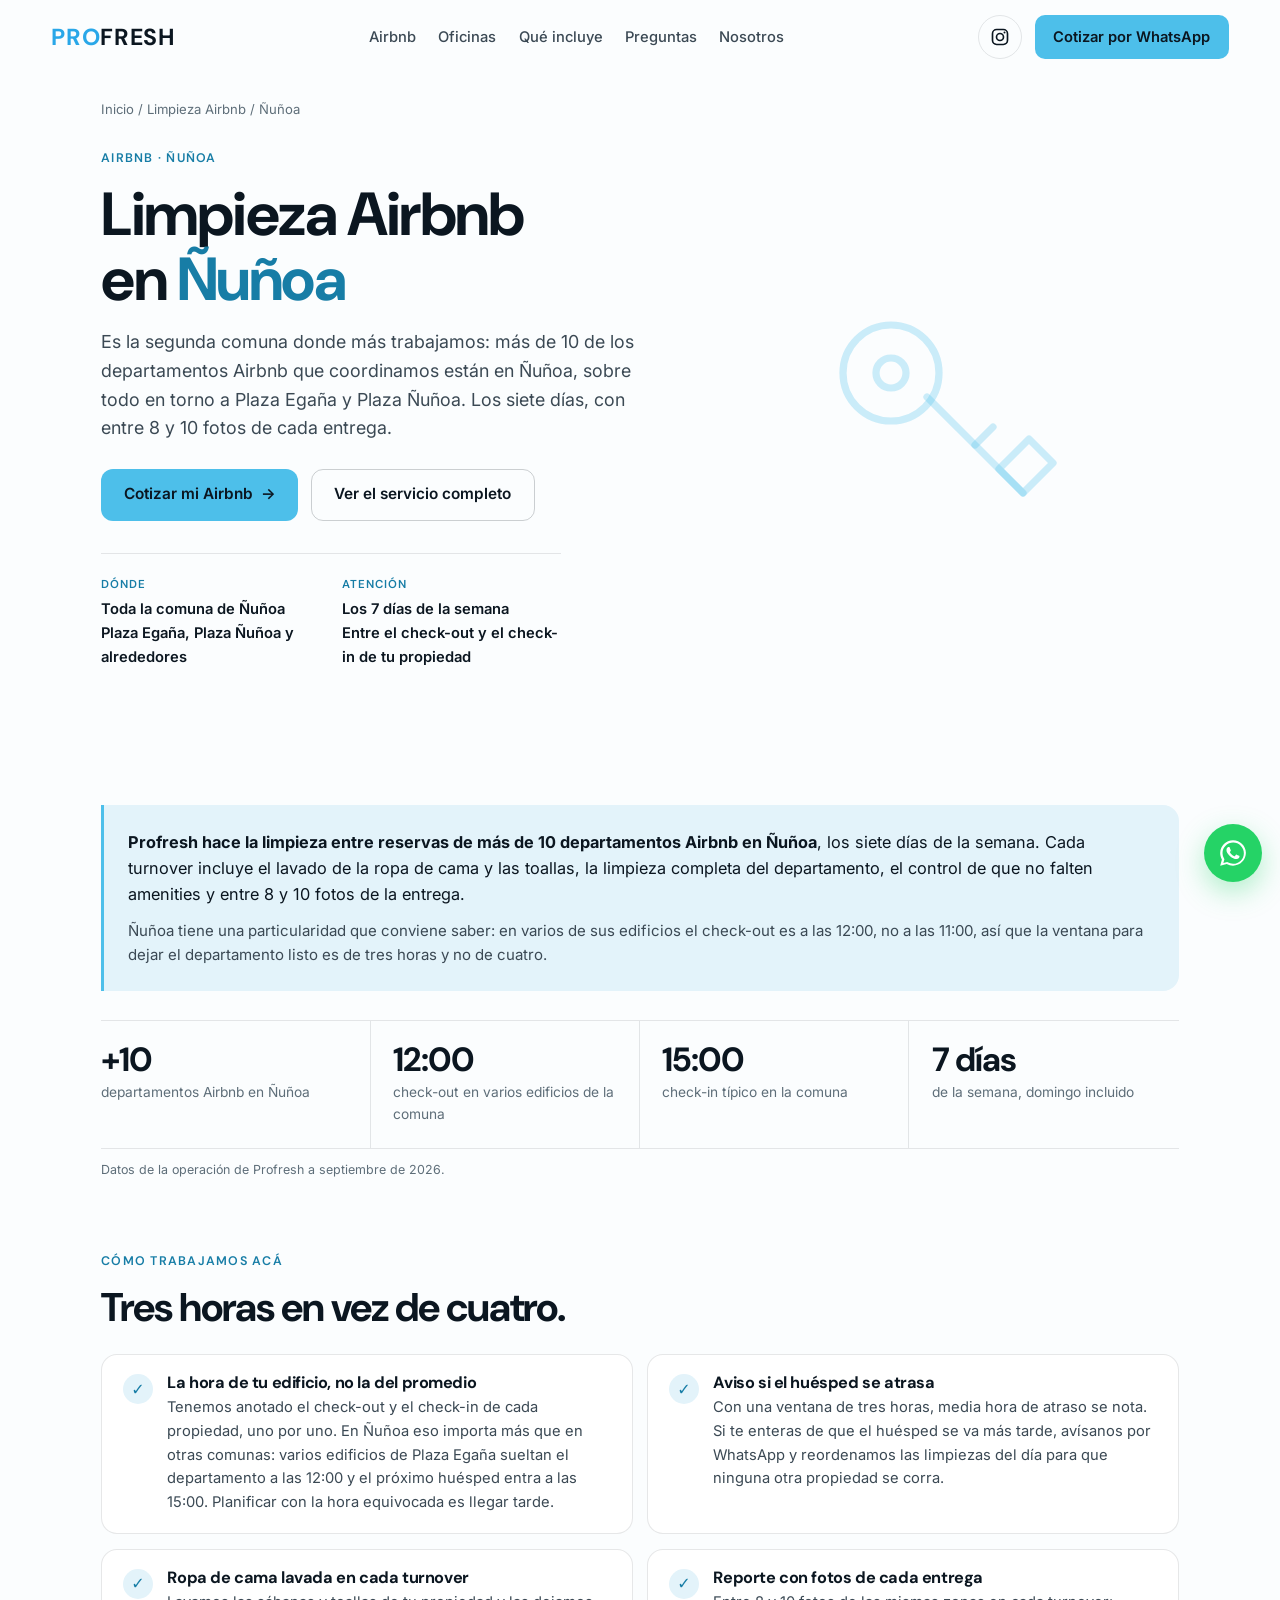
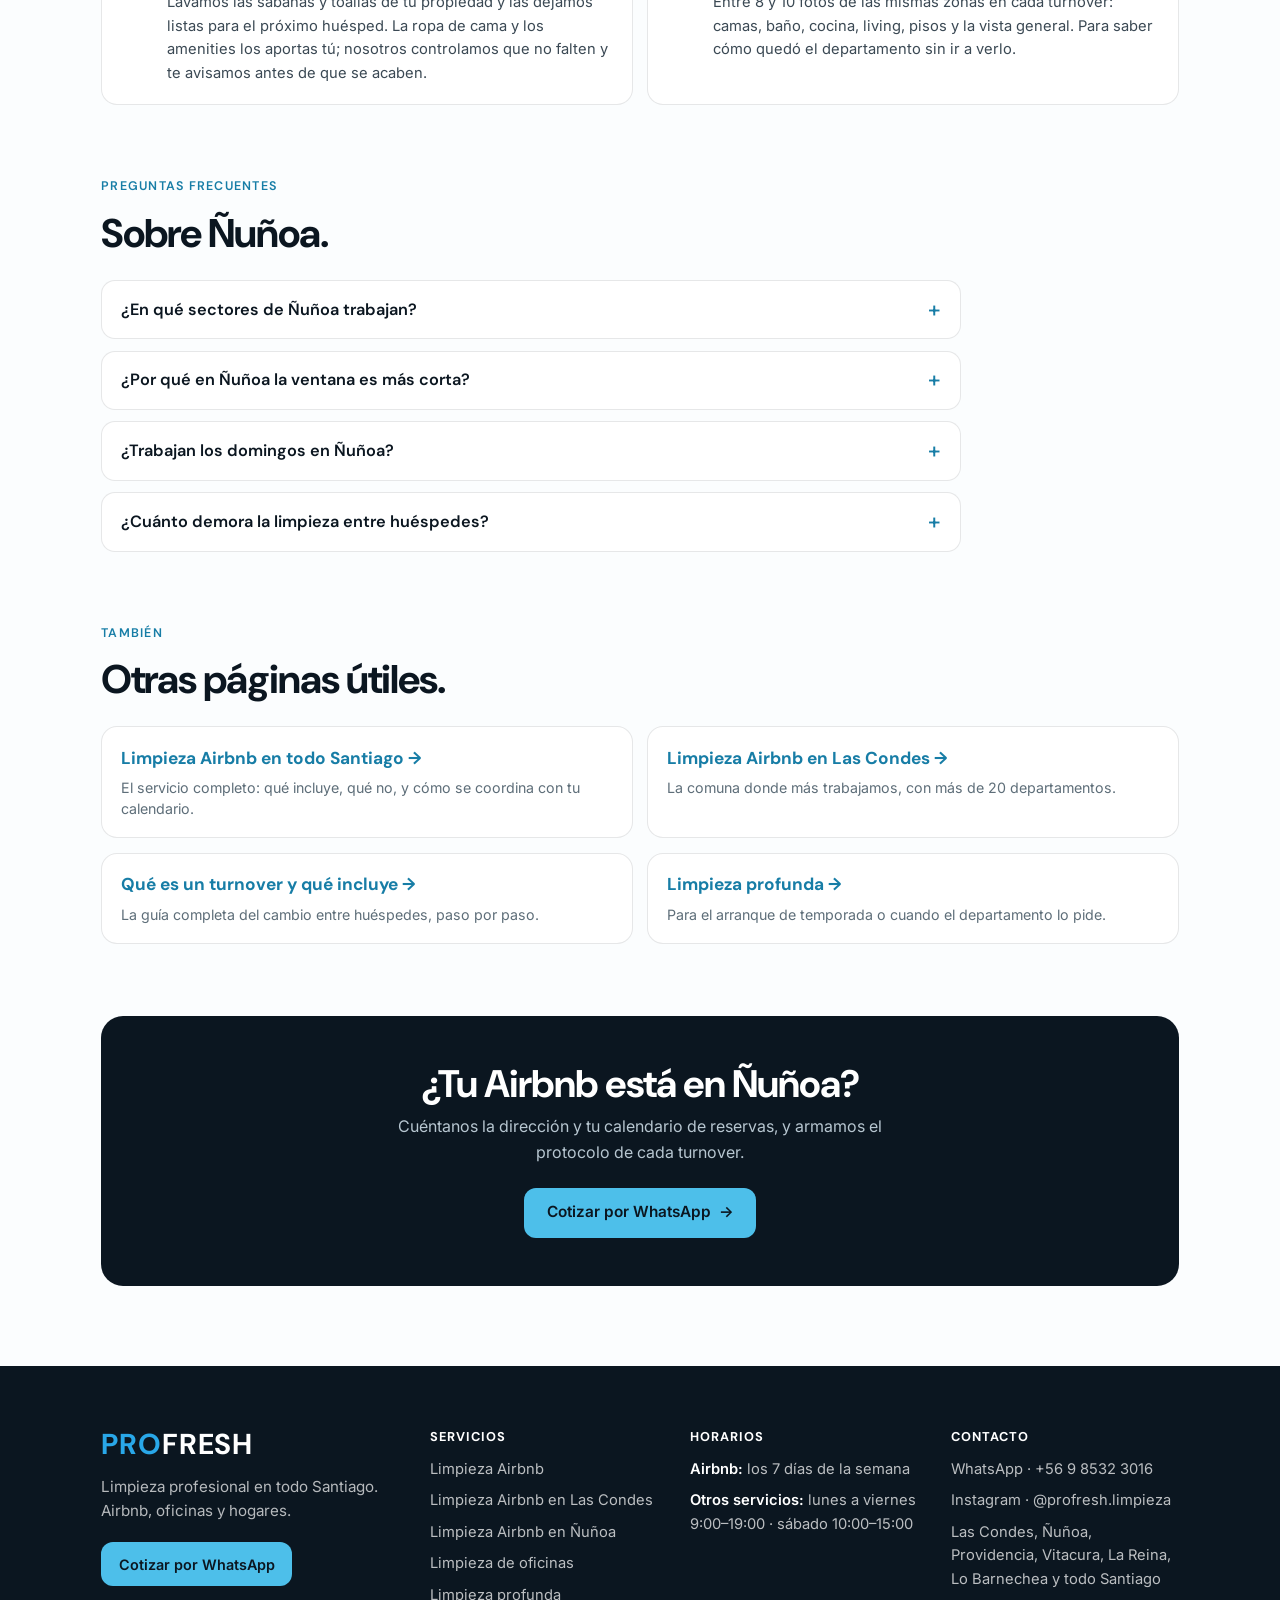
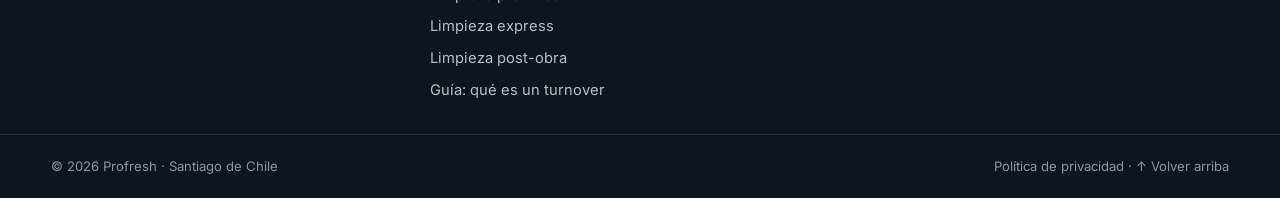
==== limpieza-airbnb-nunoa.html @ 62c42072 "Airbnb como foco: dos páginas por comuna, la guía del turnover y refuerzo de la página principal Tre" ====
<!DOCTYPE html>
<html lang="es">
<head>
<meta charset="UTF-8" />
<meta name="viewport" content="width=device-width, initial-scale=1.0" />
<title>Limpieza Airbnb en Ñuñoa · Turnover · Profresh</title>
<meta name="description" content="Limpieza entre reservas para Airbnb en Ñuñoa, los 7 días. Más de 10 departamentos coordinados en Plaza Egaña y Plaza Ñuñoa. Cotiza por WhatsApp." />
<meta name="keywords" content="limpieza Airbnb Ñuñoa, aseo Airbnb Ñuñoa, turnover Airbnb Ñuñoa, limpieza departamento Airbnb Plaza Egaña" />
<meta name="theme-color" content="#4DBFEA" />
<script>document.documentElement.className += " js";</script>

<link rel="canonical" href="https://profresh.cl/limpieza-airbnb-nunoa" />
<meta property="og:title" content="Limpieza Airbnb en Ñuñoa · Profresh" />
<meta property="og:description" content="Más de 10 departamentos Airbnb coordinados en Ñuñoa. Los 7 días, con fotos de cada entrega." />
<meta property="og:type" content="website" />
<meta property="og:url" content="https://profresh.cl/limpieza-airbnb-nunoa" />
<meta property="og:image" content="https://profresh.cl/assets/og-portada.jpg" />
<meta property="og:image:width" content="1200" />
<meta property="og:image:height" content="630" />
<meta property="og:locale" content="es_CL" />
<meta property="og:site_name" content="Profresh" />
<meta name="twitter:card" content="summary_large_image" />
<meta name="twitter:title" content="Limpieza Airbnb en Ñuñoa · Profresh" />
<meta name="twitter:description" content="Más de 10 departamentos Airbnb coordinados en Ñuñoa. Los 7 días, con fotos de cada entrega." />
<meta name="twitter:image" content="https://profresh.cl/assets/og-portada.jpg" />

<link rel="icon" href="assets/logo.png" />

<link rel="preconnect" href="https://fonts.googleapis.com">
<link rel="preconnect" href="https://fonts.gstatic.com" crossorigin>
<link rel="stylesheet" href="https://fonts.googleapis.com/css2?family=DM+Sans:opsz,wght@9..40,500;9..40,600;9..40,700&family=Inter:wght@400;500;600&display=swap">

<link rel="stylesheet" href="styles.css?v=20260925a" />

<script type="application/ld+json">
{
  "@context": "https://schema.org",
  "@type": "Service",
  "serviceType": "Limpieza Airbnb",
  "name": "Limpieza Airbnb en Ñuñoa",
  "description": "Limpieza entre reservas de Airbnb en Ñuñoa, Santiago, los 7 dias de la semana, con entre 8 y 10 fotos de cada entrega.",
  "provider": { "@type": "HouseholdCleaningService", "@id": "https://profresh.cl/#negocio", "name": "Profresh", "telephone": "+56985323016", "url": "https://profresh.cl/", "sameAs": ["https://instagram.com/profresh.limpieza"] },
  "areaServed": { "@type": "City", "name": "Ñuñoa", "containedInPlace": { "@type": "City", "name": "Santiago" } },
  "url": "https://profresh.cl/limpieza-airbnb-nunoa",
  "isSimilarTo": { "@type": "Service", "name": "Limpieza Airbnb en Santiago", "url": "https://profresh.cl/limpieza-airbnb" }
}
</script>
<script type="application/ld+json">
{
  "@context": "https://schema.org",
  "@type": "BreadcrumbList",
  "itemListElement": [
    { "@type": "ListItem", "position": 1, "name": "Inicio", "item": "https://profresh.cl/" },
    { "@type": "ListItem", "position": 2, "name": "Limpieza Airbnb", "item": "https://profresh.cl/limpieza-airbnb" },
    { "@type": "ListItem", "position": 3, "name": "Ñuñoa", "item": "https://profresh.cl/limpieza-airbnb-nunoa" }
  ]
}
</script>
<script type="application/ld+json">
{
  "@context": "https://schema.org",
  "@type": "FAQPage",
  "mainEntity": [
    { "@type": "Question", "name": "¿En qué sectores de Ñuñoa trabajan?", "acceptedAnswer": { "@type": "Answer", "text": "En toda la comuna. Donde más trabajamos es en torno a Plaza Egaña y Plaza Ñuñoa, que es donde se concentra el Airbnb de la comuna. Si tu departamento está en otro sector de Ñuñoa, entra igual." } },
    { "@type": "Question", "name": "¿Por qué en Ñuñoa la ventana es más corta?", "acceptedAnswer": { "@type": "Answer", "text": "Porque varios de los edificios donde trabajamos tienen el check-out a las 12:00 y no a las 11:00, con el check-in igual a las 15:00. Eso deja tres horas en vez de cuatro. Lo sabemos de antemano por propiedad y la ruta del día se arma con esa diferencia a la vista." } },
    { "@type": "Question", "name": "¿Trabajan los domingos en Ñuñoa?", "acceptedAnswer": { "@type": "Answer", "text": "Sí, los siete días. Para Airbnb no hay día cerrado, porque los check-out caen cualquier día: lunes y domingo son nuestros dos días con más turnovers." } },
    { "@type": "Question", "name": "¿Cuánto demora la limpieza entre huéspedes?", "acceptedAnswer": { "@type": "Answer", "text": "Alrededor de una hora en promedio, según el estado en que quedó el departamento y la cantidad de piezas. Siempre dentro de la ventana entre el check-out y el check-in de tu propiedad." } }
  ]
}
</script>
<script type="application/ld+json">
{
  "@context": "https://schema.org",
  "@type": "WebPage",
  "@id": "https://profresh.cl/limpieza-airbnb-nunoa#pagina",
  "url": "https://profresh.cl/limpieza-airbnb-nunoa",
  "name": "Limpieza Airbnb en Ñuñoa",
  "inLanguage": "es-CL",
  "isPartOf": { "@type": "WebSite", "name": "Profresh", "url": "https://profresh.cl/" },
  "dateModified": "2026-09-25",
  "speakable": { "@type": "SpeakableSpecification", "cssSelector": [".svc-page-title", ".answer-box"] },
  "publisher": { "@type": "HouseholdCleaningService", "@id": "https://profresh.cl/#negocio" }
}
</script>
</head>
<body>

<a class="skip-link" href="#incluye">Saltar al contenido</a>

<a class="wa-float" href="https://wa.me/56985323016?text=Hola%20Profresh%20%F0%9F%91%8B%20Soy%20anfitri%C3%B3n%20Airbnb%20y%20quiero%20coordinar%20la%20limpieza%20entre%20reservas." target="_blank" rel="noopener" aria-label="Cotizar por WhatsApp">
  <svg viewBox="0 0 32 32" aria-hidden="true" focusable="false">
    <path d="M16.04 3.2c-7.1 0-12.86 5.76-12.86 12.86 0 2.27.6 4.48 1.73 6.43L3.2 28.8l6.5-1.7a12.8 12.8 0 0 0 6.34 1.62h.01c7.1 0 12.86-5.76 12.86-12.86S23.14 3.2 16.04 3.2Zm0 23.5h-.01a10.6 10.6 0 0 1-5.4-1.48l-.39-.23-3.86 1.01 1.03-3.76-.25-.4a10.63 10.63 0 0 1-1.63-5.65c0-5.88 4.79-10.66 10.67-10.66 2.85 0 5.52 1.11 7.54 3.12a10.6 10.6 0 0 1 3.12 7.55c0 5.88-4.79 10.66-10.66 10.66Zm5.85-7.98c-.32-.16-1.9-.94-2.2-1.05-.3-.11-.51-.16-.73.16-.21.32-.83 1.05-1.02 1.26-.19.21-.37.24-.69.08-.32-.16-1.36-.5-2.58-1.6-.96-.85-1.6-1.9-1.79-2.22-.19-.32-.02-.5.14-.66.15-.14.32-.37.48-.56.16-.19.21-.32.32-.53.11-.21.05-.4-.03-.56-.08-.16-.73-1.75-1-2.4-.26-.63-.53-.54-.73-.55l-.62-.01c-.21 0-.56.08-.85.4-.29.32-1.11 1.09-1.11 2.65 0 1.56 1.14 3.07 1.3 3.28.16.21 2.25 3.43 5.45 4.81.76.33 1.36.52 1.82.67.77.24 1.46.21 2.01.13.61-.09 1.9-.78 2.17-1.53.27-.75.27-1.4.19-1.53-.08-.13-.29-.21-.61-.37Z"/>
  </svg>
  <span class="wa-float-text">Cotiza por WhatsApp</span>
</a>

<header class="nav" data-nav>
  <a class="nav-logo" href="/" aria-label="Profresh — inicio">
    <span class="logo-word"><b>PRO</b>FRESH</span>
  </a>
  <nav class="nav-links" aria-label="Principal">
    <a href="/limpieza-airbnb">Airbnb</a>
    <a href="/limpieza-oficinas">Oficinas</a>
    <a href="#incluye">Qué incluye</a>
    <a href="#faq">Preguntas</a>
    <a href="/#nosotros">Nosotros</a>
  </nav>
  <div class="nav-actions">
    <a class="nav-ig" href="https://instagram.com/profresh.limpieza" target="_blank" rel="noopener" aria-label="Síguenos en Instagram">
      <svg viewBox="0 0 24 24" aria-hidden="true"><rect x="3" y="3" width="18" height="18" rx="5"/><circle cx="12" cy="12" r="4.2"/><circle cx="17.4" cy="6.6" r="1.2" fill="currentColor" stroke="none"/></svg>
    </a>
    <a class="nav-cta" href="https://wa.me/56985323016?text=Hola%20Profresh%20%F0%9F%91%8B%20Soy%20anfitri%C3%B3n%20Airbnb%20y%20quiero%20coordinar%20la%20limpieza%20entre%20reservas." target="_blank" rel="noopener">Cotizar por WhatsApp</a>
  </div>
  <button class="nav-burger" data-burger aria-label="Abrir menú" aria-expanded="false"><span></span><span></span></button>
</header>

<main id="top">

<p class="breadcrumb"><a href="/">Inicio</a> / <a href="/limpieza-airbnb">Limpieza Airbnb</a> / Ñuñoa</p>

<section class="svc-page-hero">
  <div>
    <p class="eyebrow reveal" data-reveal>AIRBNB &middot; ÑUÑOA</p>
    <h1 class="svc-page-title reveal" data-reveal>Limpieza Airbnb en <em>Ñuñoa</em></h1>
    <p class="lead svc-page-lead reveal" data-reveal>Es la segunda comuna donde más trabajamos: más de 10 de los departamentos Airbnb que coordinamos están en Ñuñoa, sobre todo en torno a Plaza Egaña y Plaza Ñuñoa. Los siete días, con entre 8 y 10 fotos de cada entrega.</p>
    <div class="svc-page-cta reveal" data-reveal>
      <a class="btn btn-primary" href="https://wa.me/56985323016?text=Hola%20Profresh%20%F0%9F%91%8B%20Tengo%20un%20Airbnb%20en%20%C3%91u%C3%B1oa%20y%20quiero%20cotizar%20la%20limpieza%20entre%20reservas." target="_blank" rel="noopener">Cotizar mi Airbnb <span class="btn-arrow">→</span></a>
      <a class="btn btn-ghost" href="/limpieza-airbnb">Ver el servicio completo</a>
    </div>
    <dl class="svc-page-meta reveal" data-reveal>
      <div><dt>Dónde</dt><dd>Toda la comuna de Ñuñoa<br>Plaza Egaña, Plaza Ñuñoa y alrededores</dd></div>
      <div><dt>Atención</dt><dd>Los 7 días de la semana<br>Entre el check-out y el check-in de tu propiedad</dd></div>
    </dl>
  </div>
  <div class="svc-page-icon-wrap reveal" data-reveal aria-hidden="true">
    <svg viewBox="0 0 100 100" fill="none"><circle cx="34" cy="38" r="16"/><circle cx="34" cy="38" r="5"/><path d="M46 46 L78 78"/><path d="M70 70 L80 60 L88 68 L78 78 Z"/><line x1="62" y1="62" x2="68" y2="56"/></svg>
  </div>
</section>

<section class="svc-section" id="que-es">
  <div class="answer-box reveal" data-reveal>
    <p><b>Profresh hace la limpieza entre reservas de más de 10 departamentos Airbnb en Ñuñoa</b>, los siete días de la semana. Cada turnover incluye el lavado de la ropa de cama y las toallas, la limpieza completa del departamento, el control de que no falten amenities y entre 8 y 10 fotos de la entrega.</p>
    <p>Ñuñoa tiene una particularidad que conviene saber: en varios de sus edificios el check-out es a las 12:00, no a las 11:00, así que la ventana para dejar el departamento listo es de tres horas y no de cuatro.</p>
  </div>
  <div class="nums">
    <div><b>+10</b><span>departamentos Airbnb en Ñuñoa</span></div>
    <div><b>12:00</b><span>check-out en varios edificios de la comuna</span></div>
    <div><b>15:00</b><span>check-in típico en la comuna</span></div>
    <div><b>7 días</b><span>de la semana, domingo incluido</span></div>
  </div>
  <p class="nums-nota">Datos de la operación de Profresh a septiembre de 2026.</p>
</section>

<section class="svc-section" id="incluye">
  <div class="svc-section-head">
    <p class="eyebrow reveal" data-reveal>CÓMO TRABAJAMOS ACÁ</p>
    <h2 class="svc-section-title reveal" data-reveal>Tres horas en vez de cuatro.</h2>
  </div>
  <div class="svc-includes-list">
    <div class="svc-includes-item reveal" data-reveal><span class="svc-includes-check">✓</span><div><h3>La hora de tu edificio, no la del promedio</h3><p>Tenemos anotado el check-out y el check-in de cada propiedad, uno por uno. En Ñuñoa eso importa más que en otras comunas: varios edificios de Plaza Egaña sueltan el departamento a las 12:00 y el próximo huésped entra a las 15:00. Planificar con la hora equivocada es llegar tarde.</p></div></div>
    <div class="svc-includes-item reveal" data-reveal><span class="svc-includes-check">✓</span><div><h3>Aviso si el huésped se atrasa</h3><p>Con una ventana de tres horas, media hora de atraso se nota. Si te enteras de que el huésped se va más tarde, avísanos por WhatsApp y reordenamos las limpiezas del día para que ninguna otra propiedad se corra.</p></div></div>
    <div class="svc-includes-item reveal" data-reveal><span class="svc-includes-check">✓</span><div><h3>Ropa de cama lavada en cada turnover</h3><p>Lavamos las sábanas y toallas de tu propiedad y las dejamos listas para el próximo huésped. La ropa de cama y los amenities los aportas tú; nosotros controlamos que no falten y te avisamos antes de que se acaben.</p></div></div>
    <div class="svc-includes-item reveal" data-reveal><span class="svc-includes-check">✓</span><div><h3>Reporte con fotos de cada entrega</h3><p>Entre 8 y 10 fotos de las mismas zonas en cada turnover: camas, baño, cocina, living, pisos y la vista general. Para saber cómo quedó el departamento sin ir a verlo.</p></div></div>
  </div>
</section>

<section class="svc-section" id="faq">
  <div class="svc-section-head">
    <p class="eyebrow reveal" data-reveal>PREGUNTAS FRECUENTES</p>
    <h2 class="svc-section-title reveal" data-reveal>Sobre Ñuñoa.</h2>
  </div>
  <div class="faq-list">
    <details class="faq-item reveal" data-reveal><summary>¿En qué sectores de Ñuñoa trabajan?</summary><p>En toda la comuna. Donde más trabajamos es en torno a Plaza Egaña y Plaza Ñuñoa, que es donde se concentra el Airbnb de la comuna. Si tu departamento está en otro sector de Ñuñoa, entra igual.</p></details>
    <details class="faq-item reveal" data-reveal><summary>¿Por qué en Ñuñoa la ventana es más corta?</summary><p>Porque varios de los edificios donde trabajamos tienen el check-out a las 12:00 y no a las 11:00, con el check-in igual a las 15:00. Eso deja tres horas en vez de cuatro. Lo sabemos de antemano por propiedad y la ruta del día se arma con esa diferencia a la vista.</p></details>
    <details class="faq-item reveal" data-reveal><summary>¿Trabajan los domingos en Ñuñoa?</summary><p>Sí, los siete días. Para Airbnb no hay día cerrado, porque los check-out caen cualquier día: lunes y domingo son nuestros dos días con más turnovers.</p></details>
    <details class="faq-item reveal" data-reveal><summary>¿Cuánto demora la limpieza entre huéspedes?</summary><p>Alrededor de una hora en promedio, según el estado en que quedó el departamento y la cantidad de piezas. Siempre dentro de la ventana entre el check-out y el check-in de tu propiedad.</p></details>
  </div>
</section>

<section class="svc-section">
  <div class="svc-section-head">
    <p class="eyebrow reveal" data-reveal>TAMBIÉN</p>
    <h2 class="svc-section-title reveal" data-reveal>Otras páginas útiles.</h2>
  </div>
  <div class="comuna-grid">
    <a class="comuna-card reveal" data-reveal href="/limpieza-airbnb"><b>Limpieza Airbnb en todo Santiago</b><span>El servicio completo: qué incluye, qué no, y cómo se coordina con tu calendario.</span></a>
    <a class="comuna-card reveal" data-reveal href="/limpieza-airbnb-las-condes"><b>Limpieza Airbnb en Las Condes</b><span>La comuna donde más trabajamos, con más de 20 departamentos.</span></a>
    <a class="comuna-card reveal" data-reveal href="/que-es-un-turnover-airbnb"><b>Qué es un turnover y qué incluye</b><span>La guía completa del cambio entre huéspedes, paso por paso.</span></a>
    <a class="comuna-card reveal" data-reveal href="/limpieza-profunda"><b>Limpieza profunda</b><span>Para el arranque de temporada o cuando el departamento lo pide.</span></a>
  </div>
</section>

<div class="svc-closing"><div class="svc-closing-box reveal" data-reveal>
  <h2>¿Tu Airbnb está en Ñuñoa?</h2>
  <p>Cuéntanos la dirección y tu calendario de reservas, y armamos el protocolo de cada turnover.</p>
  <a class="btn btn-primary" href="https://wa.me/56985323016?text=Hola%20Profresh%20%F0%9F%91%8B%20Tengo%20un%20Airbnb%20en%20%C3%91u%C3%B1oa%20y%20quiero%20cotizar%20la%20limpieza%20entre%20reservas." target="_blank" rel="noopener">Cotizar por WhatsApp <span class="btn-arrow">→</span></a>
</div></div>

</main>

<footer class="footer">
  <div class="footer-grid">
    <div class="footer-col">
      <span class="logo-word logo-word-foot"><b>PRO</b>FRESH</span>
      <p class="footer-about">Limpieza profesional en todo Santiago. Airbnb, oficinas y hogares.</p>
      <a class="btn btn-primary btn-sm" href="https://wa.me/56985323016?text=Hola%20Profresh%20%F0%9F%91%8B%20Quiero%20cotizar%20un%20servicio%20de%20limpieza." target="_blank" rel="noopener">Cotizar por WhatsApp</a>
    </div>
    <div class="footer-col">
      <h4>Servicios</h4>
      <ul class="footer-links">
        <li><a href="/limpieza-airbnb">Limpieza Airbnb</a></li>
        <li><a href="/limpieza-airbnb-las-condes">Limpieza Airbnb en Las Condes</a></li>
        <li><a href="/limpieza-airbnb-nunoa">Limpieza Airbnb en Ñuñoa</a></li>
        <li><a href="/limpieza-oficinas">Limpieza de oficinas</a></li>
        <li><a href="/limpieza-profunda">Limpieza profunda</a></li>
        <li><a href="/limpieza-express">Limpieza express</a></li>
        <li><a href="/limpieza-post-obra">Limpieza post-obra</a></li>
        <li><a href="/que-es-un-turnover-airbnb">Guía: qué es un turnover</a></li>
      </ul>
    </div>
    <div class="footer-col">
      <h4>Horarios</h4>
      <ul class="footer-links">
        <li><b>Airbnb:</b> los 7 días de la semana</li>
        <li><b>Otros servicios:</b> lunes a viernes 9:00–19:00 · sábado 10:00–15:00</li>
      </ul>
    </div>
    <div class="footer-col">
      <h4>Contacto</h4>
      <ul class="footer-links">
        <li><a href="https://wa.me/56985323016?text=Hola%20Profresh%20%F0%9F%91%8B%20Quiero%20cotizar%20un%20servicio%20de%20limpieza." target="_blank" rel="noopener">WhatsApp · +56 9 8532 3016</a></li>
        <li><a href="https://instagram.com/profresh.limpieza" target="_blank" rel="noopener">Instagram · @profresh.limpieza</a></li>
        <li>Las Condes, Ñuñoa, Providencia, Vitacura, La Reina, Lo Barnechea y todo Santiago</li>
      </ul>
    </div>
  </div>
  <div class="footer-legal">
    <span>© 2026 Profresh · Santiago de Chile</span>
    <span><a href="/privacidad">Política de privacidad</a> · <a href="#top">↑ Volver arriba</a></span>
  </div>
</footer>

<script defer src="main.js?v=20260910c"></script>
<script defer src="lib/analytics.js?v=20260819b"></script>
<script defer src="lib/meta-pixel.js?v=20260827a"></script>
</body>
</html>
---- styles.css ----
/* =============================================================
   PROFRESH — styles.css
   Claro, quieto y preciso: una foto real grande, tipografia bien
   puesta y el celeste de la marca como acento. Sin efectos de
   plantilla (splash, cursor, marquees, manchas, tilt) desde el
   10 de septiembre de 2026.
   ============================================================= */

/* 1. TOKENS ---------------------------------------------------- */
:root {
  --accent: #4DBFEA;        /* celeste de la marca: relleno de botones, viñetas */
  --accent-deep: #177DA6;   /* celeste para TEXTO sobre fondo claro (contraste 5,3) */
  --accent-soft: #E3F3FA;
  --logo: #29A7E8;

  --bg: #FBFDFE;
  --bg-2: #FFFFFF;
  --bg-3: #F0F6F9;
  --ink: #0B1620;
  --ink-2: #3B4954;
  --ink-3: #5E6E79;
  --line: rgba(11, 22, 32, 0.10);

  --display: "DM Sans", system-ui, sans-serif;
  --sans: "Inter", system-ui, sans-serif;

  --gutter: clamp(1.2rem, 4vw, 4rem);
  --radius: 16px;
  --ease-out: cubic-bezier(0.16, 1, 0.3, 1);
}

/* 2. RESET ----------------------------------------------------- */
*, *::before, *::after { box-sizing: border-box; margin: 0; }
html { -webkit-text-size-adjust: 100%; scroll-behavior: smooth; overflow-x: clip; }
body {
  font-family: var(--sans);
  font-size: 16px; line-height: 1.6;
  color: var(--ink); background: var(--bg);
  -webkit-font-smoothing: antialiased;
  text-rendering: optimizeLegibility;
  overflow-x: clip;
}
img, svg, video { display: block; max-width: 100%; }
img { height: auto; }
button { font: inherit; color: inherit; cursor: pointer; border: 0; background: none; }
a { color: inherit; text-decoration: none; }
p { text-wrap: pretty; }
h1, h2, h3, h4 { text-wrap: balance; line-height: 1.06; letter-spacing: -0.025em; font-family: var(--display); font-weight: 700; }
ul, ol { list-style: none; padding: 0; }
::selection { background: var(--accent); color: var(--ink); }
:focus-visible { outline: 2px solid var(--accent-deep); outline-offset: 3px; border-radius: 6px; }
@media (prefers-reduced-motion: reduce) { html { scroll-behavior: auto; } }

.skip-link { position: fixed; top: -100px; left: 1rem; padding: .6rem 1rem; background: var(--ink); color: #fff; z-index: 9999; border-radius: 8px; }
.skip-link:focus { top: 1rem; }

/* 3. REVEAL ----------------------------------------------------
   Solo cuando hay JavaScript (html.js). Sin JS todo se ve desde el
   primer momento. Corto y chico: 0,5 s y 12 px. Nunca en el hero. */
.js .reveal { opacity: 0; transform: translateY(12px); transition: opacity .5s var(--ease-out), transform .5s var(--ease-out); }
.js .reveal.is-visible { opacity: 1; transform: none; }
@media (prefers-reduced-motion: reduce) { .js .reveal { opacity: 1; transform: none; transition: none; } }

/* 4. WHATSAPP FLOTANTE ----------------------------------------- */
.wa-float {
  position: fixed; right: 18px; bottom: 18px; z-index: 950;
  display: inline-flex; align-items: center;
  height: 58px; border-radius: 50px;
  background: #25D366; color: #fff; overflow: hidden;
  box-shadow: 0 10px 28px rgba(37,211,102,.35);
  transition: gap .3s var(--ease-out), padding .3s var(--ease-out), transform .3s var(--ease-out);
}
.wa-float svg { width: 32px; height: 32px; flex: none; margin: 0 13px; fill: #fff; }
.wa-float-text { max-width: 0; opacity: 0; white-space: nowrap; font-weight: 600; font-size: .95rem; transition: max-width .3s var(--ease-out), opacity .3s; }
@media (hover: hover) and (pointer: fine) {
  .wa-float:hover { padding-right: 20px; transform: translateY(-2px); }
  .wa-float:hover .wa-float-text { max-width: 220px; opacity: 1; }
}

/* 5. NAV ------------------------------------------------------- */
.nav { position: fixed; top: 0; left: 0; right: 0; z-index: 1000; display: flex; align-items: center; justify-content: space-between; gap: 1rem; padding: .9rem var(--gutter); transition: background .3s, box-shadow .3s, padding .3s; }
.nav.is-stuck { background: rgba(251,253,254,.92); backdrop-filter: blur(14px); -webkit-backdrop-filter: blur(14px); box-shadow: 0 1px 0 var(--line); padding-block: .65rem; }
.nav-logo { display: inline-flex; align-items: center; }
.logo-word { font-family: var(--display); font-weight: 700; font-size: 1.45rem; letter-spacing: .03em; color: var(--ink); line-height: 1; }
.logo-word b { color: var(--logo); font-weight: 700; }
.logo-word-foot { font-size: 1.8rem; color: #fff; display: inline-block; margin-bottom: 1rem; }
.nav-links { display: flex; gap: 1.4rem; }
.nav-links a { font-size: .92rem; font-weight: 500; color: var(--ink-2); white-space: nowrap; padding: .7rem 0; transition: color .2s; }
.nav-links a:hover { color: var(--ink); }
.nav-actions { display: flex; align-items: center; gap: .8rem; }
.nav-ig { flex: none; display: inline-flex; align-items: center; justify-content: center; width: 44px; height: 44px; border-radius: 50%; color: var(--ink); border: 1.5px solid var(--line); transition: color .2s, border-color .2s; }
.nav-ig svg { width: 20px; height: 20px; fill: none; stroke: currentColor; stroke-width: 2; }
.nav-ig:hover { color: var(--accent-deep); border-color: var(--accent); }
.nav-cta { display: inline-flex; align-items: center; min-height: 44px; background: var(--accent); color: var(--ink); padding: .55rem 1.15rem; border-radius: 10px; font-weight: 600; font-size: .92rem; transition: background .2s; }
.nav-cta:hover { background: #3AB3E3; }
.nav-burger { display: none; width: 44px; height: 44px; flex-direction: column; justify-content: center; align-items: center; gap: 6px; }
.nav-burger span { width: 24px; height: 2px; background: var(--ink); border-radius: 2px; transition: transform .3s var(--ease-out), opacity .2s; }
.nav.is-open .nav-burger span:first-child { transform: translateY(4px) rotate(45deg); }
.nav.is-open .nav-burger span:last-child { transform: translateY(-4px) rotate(-45deg); }

@media (max-width: 960px) {
  .nav-burger { display: flex; }
  .nav-links { position: fixed; inset: 0 0 0 auto; width: min(80vw, 340px); flex-direction: column; justify-content: center; gap: 1.2rem; padding: 2rem; background: rgba(251,253,254,.97); backdrop-filter: blur(20px); -webkit-backdrop-filter: blur(20px); transform: translateX(100%); transition: transform .35s var(--ease-out); box-shadow: -20px 0 60px rgba(0,0,0,.08); }
  .nav.is-open .nav-links { transform: none; }
  .nav-links a { font-size: 1.35rem; font-family: var(--display); font-weight: 600; color: var(--ink); }
  .nav-cta { display: none; }
}

/* 6. BOTONES --------------------------------------------------- */
.btn { display: inline-flex; align-items: center; justify-content: center; gap: .5rem; min-height: 48px; padding: .8rem 1.4rem; border-radius: 12px; font-weight: 600; font-size: .96rem; transition: background .2s, border-color .2s, transform .25s var(--ease-out); }
.btn-primary { background: var(--accent); color: var(--ink); }
.btn-primary:hover { background: #3AB3E3; transform: translateY(-1px); }
.btn-ghost { color: var(--ink); border: 1.5px solid rgba(11,22,32,.2); }
.btn-ghost:hover { border-color: var(--accent-deep); color: var(--accent-deep); }
.btn-light { background: #fff; color: var(--ink); }
.btn-light:hover { background: #EAF2F6; }
.btn-outline-light { color: #fff; border: 1.5px solid rgba(255,255,255,.35); }
.btn-outline-light:hover { border-color: #fff; }
.btn-block { width: 100%; }
.btn-sm { min-height: 44px; padding: .6rem 1.1rem; font-size: .9rem; }
.btn-arrow { transition: transform .25s var(--ease-out); }
.btn:hover .btn-arrow { transform: translateX(4px); }

/* 7. PIEZAS COMPARTIDAS ---------------------------------------- */
.eyebrow { font-family: var(--display); font-size: .78rem; font-weight: 600; letter-spacing: .1em; text-transform: uppercase; color: var(--accent-deep); display: block; margin-bottom: .9rem; }
.eyebrow.light { color: rgba(255,255,255,.85); }
.lead { font-size: clamp(1.02rem, 1.4vw, 1.15rem); color: var(--ink-2); line-height: 1.6; }
section { position: relative; }
.wrap { max-width: 1180px; margin: 0 auto; padding-inline: var(--gutter); }
.sec { padding-block: clamp(3.5rem, 8vw, 6rem) 0; }
.sec-title { font-size: clamp(1.7rem, 3.4vw, 2.5rem); margin: .2rem 0 .7rem; max-width: 26ch; }
.sec-lead { color: var(--ink-2); max-width: 60ch; }

/* 8. HERO (portada) -------------------------------------------- */
.hero { padding: 6.4rem var(--gutter) 2.6rem; }
.hero-grid { max-width: 1180px; margin: 0 auto; display: grid; gap: 2rem; grid-template-columns: 1fr; align-items: center; }
.hero-kicker { font-family: var(--display); font-size: .78rem; font-weight: 600; letter-spacing: .1em; text-transform: uppercase; color: var(--accent-deep); margin-bottom: .9rem; }
.hero-title { font-size: clamp(2.3rem, 5.2vw, 4rem); font-weight: 700; letter-spacing: -.03em; line-height: 1.02; }
.hero-title em { font-style: normal; color: var(--accent-deep); }
.hero-sub { margin-top: 1.2rem; font-size: clamp(1.02rem, 1.4vw, 1.12rem); color: var(--ink-2); max-width: 50ch; }
.hero-cta { display: flex; gap: .8rem; flex-wrap: wrap; margin-top: 1.7rem; }
.hero-media { position: relative; border-radius: 18px; overflow: hidden; aspect-ratio: 4/3.3; }
.hero-media img { width: 100%; height: 100%; object-fit: cover; }
.hero-media figcaption { position: absolute; left: 14px; bottom: 14px; background: rgba(11,22,32,.6); color: #fff; font-size: .78rem; padding: .35rem .8rem; border-radius: 50px; backdrop-filter: blur(4px); }
@media (min-width: 900px) {
  .hero { padding-top: 8rem; padding-bottom: 3rem; }
  .hero-grid { grid-template-columns: 1.05fr 1fr; gap: 3.2rem; }
  .hero-media { aspect-ratio: 4/4.3; }
}

/* 9. NÚMEROS --------------------------------------------------- */
.nums { display: grid; grid-template-columns: 1fr 1fr; border-top: 1px solid var(--line); border-bottom: 1px solid var(--line); }
.nums > div { padding: 1.3rem 1.2rem; border-bottom: 1px solid var(--line); border-right: 1px solid var(--line); }
.nums > div:nth-child(odd) { padding-left: 0; }
.nums > div:nth-child(even) { border-right: 0; }
.nums > div:nth-last-child(-n+2) { border-bottom: 0; }
.nums b { font-family: var(--display); font-size: clamp(1.7rem, 3vw, 2.1rem); font-weight: 700; letter-spacing: -.03em; display: block; line-height: 1; font-variant-numeric: tabular-nums; }
.nums span { font-size: .86rem; color: var(--ink-3); display: block; margin-top: .3rem; }
.nums-nota { font-size: .78rem; color: var(--ink-3); margin-top: .7rem; }
@media (min-width: 760px) {
  .nums { grid-template-columns: repeat(4, 1fr); }
  .nums > div, .nums > div:nth-child(odd), .nums > div:nth-child(even) { border-bottom: 0; border-right: 1px solid var(--line); padding: 1.4rem 1.4rem; }
  .nums > div:first-child { padding-left: 0; }
  .nums > div:last-child { border-right: 0; }
}

/* 10. PARA QUIÉN ----------------------------------------------- */
.paths { display: grid; gap: 1.1rem; grid-template-columns: 1fr; margin-top: 1.8rem; }
@media (min-width: 860px) { .paths { grid-template-columns: 1fr 1fr; } }
.path { border: 1px solid var(--line); border-radius: 18px; overflow: hidden; background: var(--bg-2); display: flex; flex-direction: column; }
.path img { width: 100%; aspect-ratio: 16/8; object-fit: cover; }
.path-body { padding: 1.4rem 1.4rem 1.5rem; display: flex; flex-direction: column; gap: .7rem; flex: 1; }
.path h3 { font-size: 1.35rem; }
.path p { color: var(--ink-2); font-size: .96rem; }
.path ul { display: grid; gap: .4rem; margin: .2rem 0 .5rem; font-size: .93rem; }
.path li { position: relative; padding-left: 1.2rem; }
.path li::before { content: ""; position: absolute; left: 0; top: .55em; width: 8px; height: 8px; border-radius: 50%; background: var(--accent); }
.path .btn { align-self: flex-start; margin-top: auto; }
.more { display: grid; gap: .9rem; grid-template-columns: 1fr; margin-top: 1rem; }
@media (min-width: 640px) { .more { grid-template-columns: repeat(3, 1fr); } }
.more a { border: 1px solid var(--line); border-radius: 14px; padding: 1.1rem 1.15rem 1rem; background: var(--bg-2); transition: border-color .2s; }
.more a:hover { border-color: var(--accent-deep); }
.more h3 { font-size: 1.05rem; margin-bottom: .25rem; }
.more p { font-size: .88rem; color: var(--ink-3); }
.more span { display: inline-block; margin-top: .6rem; font-size: .86rem; font-weight: 600; color: var(--accent-deep); }

/* 11. PASOS (portada y páginas de servicio) -------------------- */
.process-row { display: grid; gap: 1rem; grid-template-columns: 1fr; margin-top: 1.8rem; }
@media (min-width: 720px) { .process-row { grid-template-columns: repeat(2, 1fr); } }
@media (min-width: 1024px) { .process-row { grid-template-columns: repeat(4, 1fr); } .process-row.three { grid-template-columns: repeat(3, 1fr); } }
.step { padding: 1.4rem 1.3rem 1.5rem; border-radius: var(--radius); background: var(--bg-3); }
.step-n { display: inline-flex; align-items: center; justify-content: center; width: 28px; height: 28px; border-radius: 50%; border: 1.5px solid var(--accent); font-family: var(--display); font-size: .78rem; font-weight: 700; color: var(--accent-deep); margin-bottom: .8rem; }
.step h3 { font-size: 1.1rem; margin-bottom: .4rem; }
.step p { color: var(--ink-2); font-size: .93rem; }

/* 12. GALERÍA (portada) ---------------------------------------- */
.gal { display: grid; gap: .8rem; grid-template-columns: 1fr 1fr; grid-auto-rows: 150px; margin-top: 1.8rem; }
.gal figure { position: relative; border-radius: 14px; overflow: hidden; }
.gal figure:first-child { grid-column: span 2; }
.gal img { width: 100%; height: 100%; object-fit: cover; }
.gal figcaption { position: absolute; left: 0; right: 0; bottom: 0; padding: 1.4rem .8rem .6rem; background: linear-gradient(transparent, rgba(11,22,32,.7)); color: #fff; font-size: .78rem; }
@media (min-width: 760px) {
  .gal { grid-template-columns: 2fr 1fr 1fr; grid-auto-rows: 200px; }
  .gal figure:first-child { grid-column: auto; grid-row: span 2; }
}

/* 13. NOSOTROS (portada) --------------------------------------- */
.about { display: grid; gap: 1.8rem; grid-template-columns: 1fr; align-items: center; margin-top: .6rem; }
@media (min-width: 860px) { .about { grid-template-columns: 1fr 1fr; gap: 3rem; } }
.about img { width: 100%; aspect-ratio: 5/4; object-fit: cover; border-radius: 18px; }
.about p { color: var(--ink-2); margin-top: .9rem; }
.people { display: flex; gap: 1.6rem; margin-top: 1.2rem; }
.people b { font-family: var(--display); display: block; font-size: 1rem; }
.people span { font-size: .86rem; color: var(--ink-3); }

/* 14. PREGUNTAS ------------------------------------------------ */
.faq-list { display: grid; gap: .7rem; margin-top: 1.6rem; max-width: 860px; }
.faq-item { border: 1px solid var(--line); border-radius: 14px; background: var(--bg-2); padding: .3rem 1.2rem; transition: border-color .2s; }
.faq-item[open] { border-color: var(--accent); }
.faq-item summary { cursor: pointer; list-style: none; display: flex; justify-content: space-between; align-items: center; gap: 1rem; min-height: 48px; font-family: var(--display); font-weight: 600; font-size: 1.02rem; color: var(--ink); }
.faq-item summary::-webkit-details-marker { display: none; }
.faq-item summary::after { content: "+"; font-family: var(--display); font-size: 1.4rem; font-weight: 500; color: var(--accent-deep); flex: none; transition: transform .25s var(--ease-out); }
.faq-item[open] summary::after { transform: rotate(45deg); }
.faq-item p { margin: .1rem 0 1rem; color: var(--ink-2); font-size: .96rem; max-width: 64ch; }
.faq-item p b { color: var(--ink); font-weight: 600; }

/* 15. CIERRE (portada) ----------------------------------------- */
.cta-final { margin-top: clamp(3.5rem, 8vw, 6rem); background: var(--ink); color: #fff; border-radius: 22px; padding: clamp(1.8rem, 4vw, 3rem); display: grid; gap: 1.6rem; grid-template-columns: 1fr; align-items: center; }
@media (min-width: 860px) { .cta-final { grid-template-columns: 1.2fr 1fr; } }
.cta-final h2 { font-size: clamp(1.7rem, 3.4vw, 2.4rem); color: #fff; margin-bottom: .6rem; }
.cta-final p { color: #B7C6D0; }
.cta-side { display: grid; gap: .6rem; }
.cta-side small { color: #93A6B2; font-size: .82rem; margin-top: .3rem; }

/* 16. FOOTER --------------------------------------------------- */
.footer { background: var(--ink); color: #fff; margin-top: clamp(3rem, 7vw, 5rem); }
.footer-grid { display: grid; gap: 2rem; grid-template-columns: 1fr; padding: clamp(2.5rem, 6vw, 4rem) var(--gutter) 2rem; max-width: 1180px; margin: 0 auto; }
.footer-col h4 { font-family: var(--display); font-size: .8rem; letter-spacing: .08em; text-transform: uppercase; margin-bottom: .9rem; color: #fff; }
.footer-zones { columns: 2; color: rgba(255,255,255,.72); line-height: 1.9; font-size: .92rem; }
.footer-links { display: grid; gap: .5rem; color: rgba(255,255,255,.72); font-size: .92rem; }
.footer-links b { color: #fff; font-weight: 600; }
.footer-links a { display: inline-block; padding: .65rem 0; margin: -.65rem 0; transition: color .2s; }
.footer-legal a { display: inline-block; padding: .7rem 0; margin: -.7rem 0; }
.footer-links a:hover { color: var(--accent); }
.footer-about { color: rgba(255,255,255,.7); margin-bottom: 1.2rem; max-width: 34ch; font-size: .95rem; }
.footer-legal { display: flex; justify-content: space-between; gap: 1rem; flex-wrap: wrap; padding: 1.3rem var(--gutter); border-top: 1px solid rgba(255,255,255,.1); font-size: .82rem; color: rgba(255,255,255,.55); }
.footer-legal a:hover { color: var(--accent); }
@media (min-width: 720px) { .footer-grid { grid-template-columns: repeat(2, 1fr); } }
@media (min-width: 1024px) { .footer-grid { grid-template-columns: 1.3fr 1fr 1fr 1fr; } }

/* 17. PÁGINAS DE SERVICIO -------------------------------------- */
.breadcrumb { font-size: .82rem; color: var(--ink-3); padding: 6.2rem var(--gutter) 0; max-width: 1180px; margin: 0 auto; }
.breadcrumb a { color: var(--ink-3); transition: color .2s; }
.breadcrumb a:hover { color: var(--accent-deep); }

.svc-page-hero { padding: 1.8rem var(--gutter) clamp(2.5rem, 6vw, 4rem); max-width: 1180px; margin: 0 auto; display: grid; gap: 2rem; grid-template-columns: 1fr; align-items: center; }
@media (min-width: 960px) { .svc-page-hero { grid-template-columns: 1.15fr 1fr; gap: 3rem; } }
.svc-page-title { font-size: clamp(2.2rem, 5vw, 3.8rem); margin: .3rem 0 1rem; }
.svc-page-title em { font-style: normal; color: var(--accent-deep); }
.svc-page-lead { max-width: 56ch; }
.svc-page-cta { display: flex; flex-wrap: wrap; gap: .8rem; margin-top: 1.6rem; }
.svc-page-meta { display: grid; grid-template-columns: 1fr 1fr; gap: 1rem 1.4rem; margin-top: 2rem; padding-top: 1.4rem; border-top: 1px solid var(--line); max-width: 46ch; }
.svc-page-meta dt { font-family: var(--display); font-size: .72rem; font-weight: 600; letter-spacing: .08em; text-transform: uppercase; color: var(--accent-deep); margin-bottom: .25rem; }
.svc-page-meta dd { font-weight: 600; font-size: .92rem; }

.svc-page-icon-wrap { display: flex; align-items: center; justify-content: center; position: relative; min-height: 200px; }
.svc-page-icon-wrap svg { width: clamp(180px, 24vw, 300px); height: clamp(180px, 24vw, 300px); }
.svc-page-icon-wrap svg path, .svc-page-icon-wrap svg line, .svc-page-icon-wrap svg circle, .svc-page-icon-wrap svg polyline, .svc-page-icon-wrap svg rect { stroke: var(--accent); stroke-width: 2.4; stroke-linecap: round; stroke-linejoin: round; fill: none; opacity: .28; }

.svc-section { padding: clamp(2.6rem, 6vw, 4.5rem) var(--gutter) 0; max-width: 1180px; margin: 0 auto; }
.svc-section-head { max-width: 640px; margin-bottom: 1.6rem; }
.svc-section-title { font-size: clamp(1.7rem, 3.4vw, 2.5rem); }

.svc-includes-list { display: grid; gap: .9rem; grid-template-columns: 1fr; }
@media (min-width: 720px) { .svc-includes-list { grid-template-columns: 1fr 1fr; } }
.svc-includes-item { display: flex; gap: .9rem; padding: 1.2rem 1.3rem; border-radius: var(--radius); background: var(--bg-2); border: 1px solid var(--line); }
.svc-includes-check { flex: none; width: 30px; height: 30px; border-radius: 50%; background: var(--accent-soft); color: var(--accent-deep); display: flex; align-items: center; justify-content: center; font-family: var(--display); font-weight: 700; }
.svc-includes-item h3 { font-size: 1.02rem; margin-bottom: .3rem; }
.svc-includes-item p { color: var(--ink-2); font-size: .92rem; }

.svc-gallery-grid { display: grid; gap: .9rem; grid-template-columns: repeat(2, 1fr); }
@media (min-width: 720px) { .svc-gallery-grid { grid-template-columns: repeat(3, 1fr); } }
.svc-gallery-grid img { width: 100%; aspect-ratio: 4/3; object-fit: cover; border-radius: 14px; }

.svc-related-grid { display: grid; gap: .8rem; grid-template-columns: 1fr; }
@media (min-width: 640px) { .svc-related-grid { grid-template-columns: repeat(2, 1fr); } }
@media (min-width: 960px) { .svc-related-grid { grid-template-columns: repeat(4, 1fr); } }
.svc-related-card { display: flex; align-items: center; gap: .8rem; min-height: 56px; padding: .9rem 1.1rem; border-radius: 14px; background: var(--bg-2); border: 1px solid var(--line); transition: border-color .2s; }
.svc-related-card:hover { border-color: var(--accent-deep); }
.svc-related-card svg { width: 28px; height: 28px; flex: none; }
.svc-related-card svg path, .svc-related-card svg line, .svc-related-card svg circle, .svc-related-card svg polyline, .svc-related-card svg rect { stroke: var(--accent-deep); stroke-width: 4; stroke-linecap: round; stroke-linejoin: round; fill: none; }
.svc-related-card span { font-weight: 600; font-size: .92rem; }

.svc-closing { margin: clamp(2.6rem, 6vw, 4.5rem) auto 0; max-width: 1180px; padding: 0 var(--gutter); }
.svc-closing-box { background: var(--ink); color: #fff; border-radius: 22px; padding: clamp(1.8rem, 4vw, 3rem); text-align: center; }
.svc-closing h2 { font-size: clamp(1.6rem, 3.4vw, 2.4rem); margin-bottom: .6rem; color: #fff; }
.svc-closing p { color: #B7C6D0; max-width: 52ch; margin: 0 auto 1.4rem; }

/* 18. RESPUESTA DIRECTA, ALCANCE Y COMUNAS --------------------- */
.answer-box { border-left: 3px solid var(--accent); background: var(--accent-soft); padding: clamp(1.1rem, 2.5vw, 1.5rem); border-radius: 0 var(--radius) var(--radius) 0; }
.answer-box p { color: var(--ink); font-size: 1.02rem; line-height: 1.6; }
.answer-box p + p { margin-top: .7rem; color: var(--ink-2); font-size: .94rem; }
.answer-box + .nums { margin-top: 1.8rem; }

.svc-includes-check.no { background: var(--bg-3); color: var(--ink-3); }

.comuna-grid { display: grid; gap: .9rem; grid-template-columns: 1fr; }
@media (min-width: 700px) { .comuna-grid { grid-template-columns: 1fr 1fr; } }
.comuna-card { display: block; border: 1px solid var(--line); border-radius: var(--radius); padding: 1.1rem 1.2rem; background: var(--bg-2); text-decoration: none; }
.comuna-card:hover { border-color: var(--accent); }
.comuna-card b { font-family: var(--display); font-size: 1.08rem; color: var(--accent-deep); display: block; }
.comuna-card b::after { content: " \2192"; }
.comuna-card span { display: block; margin-top: .3rem; color: var(--ink-3); font-size: .89rem; line-height: 1.5; }

.path-links { margin-top: .9rem; font-size: .85rem; color: var(--ink-3); line-height: 1.7; }
.path-links a { color: var(--accent-deep); font-weight: 500; }
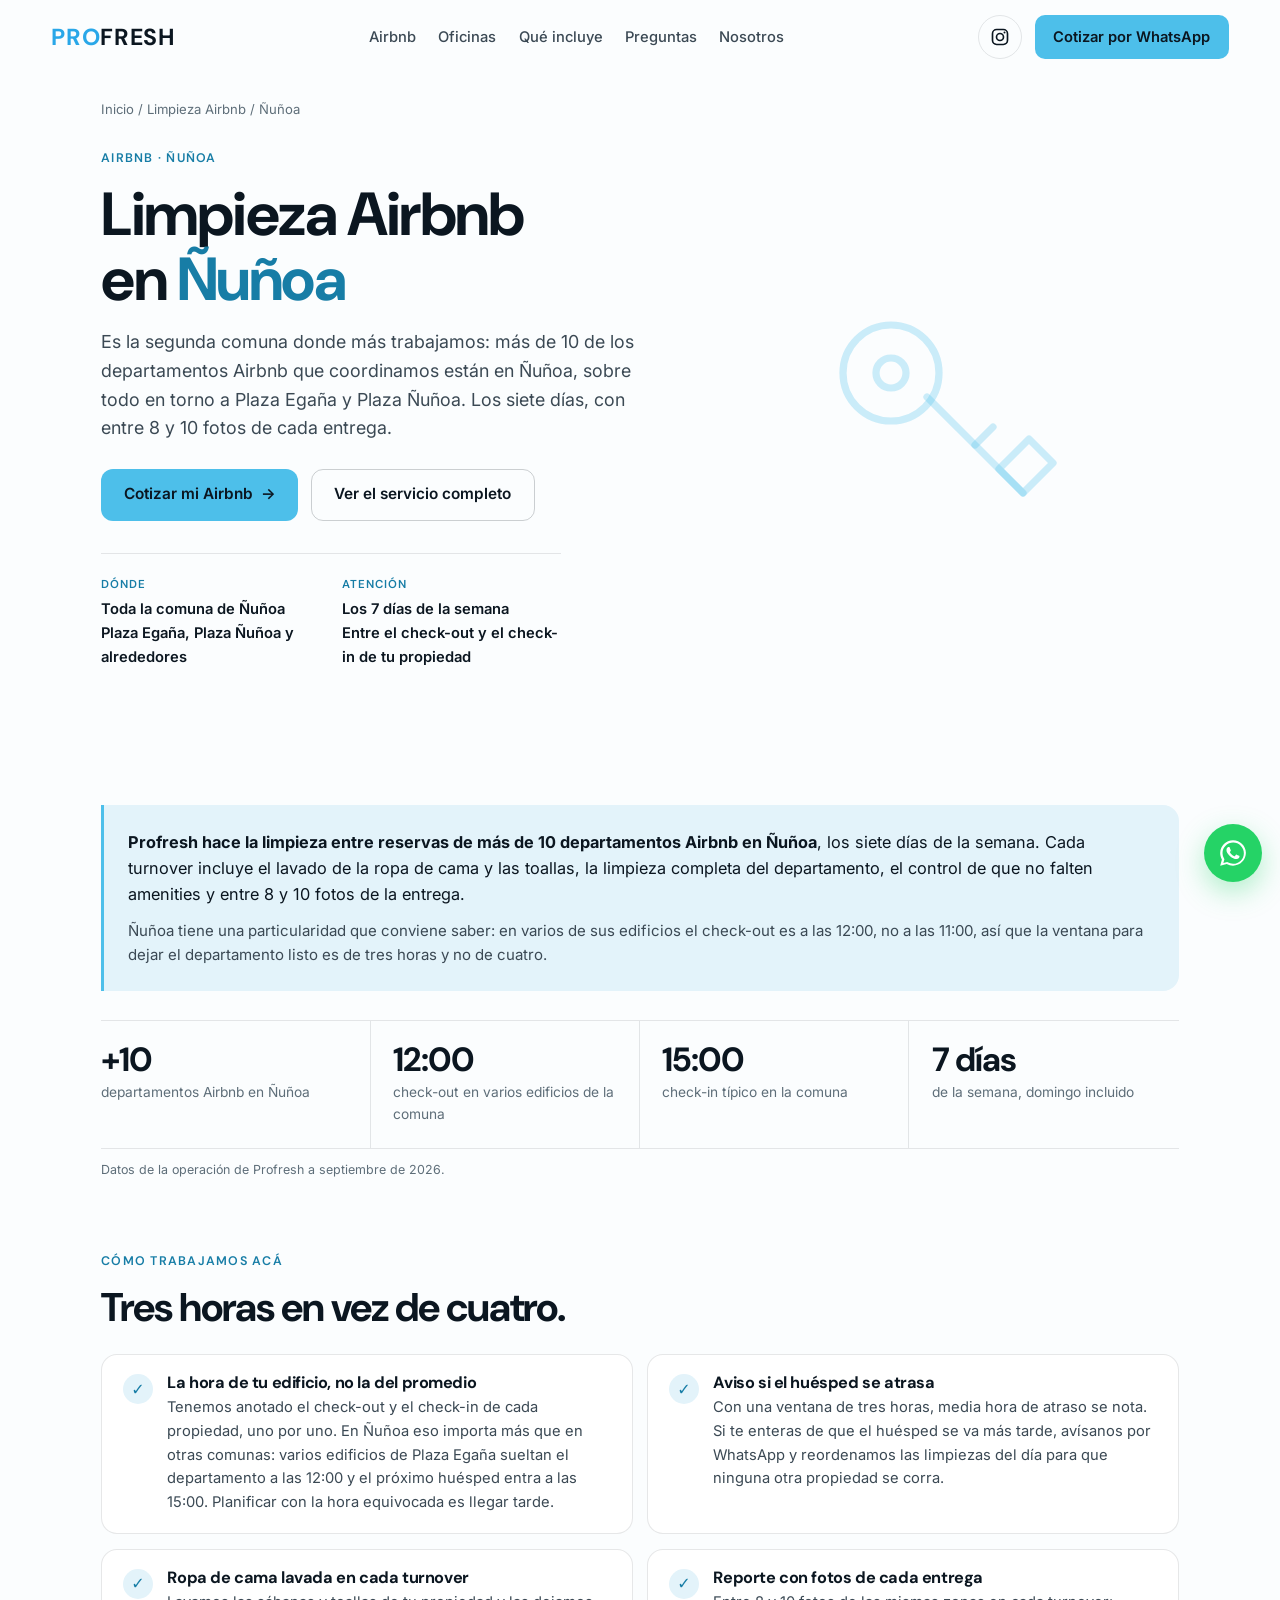
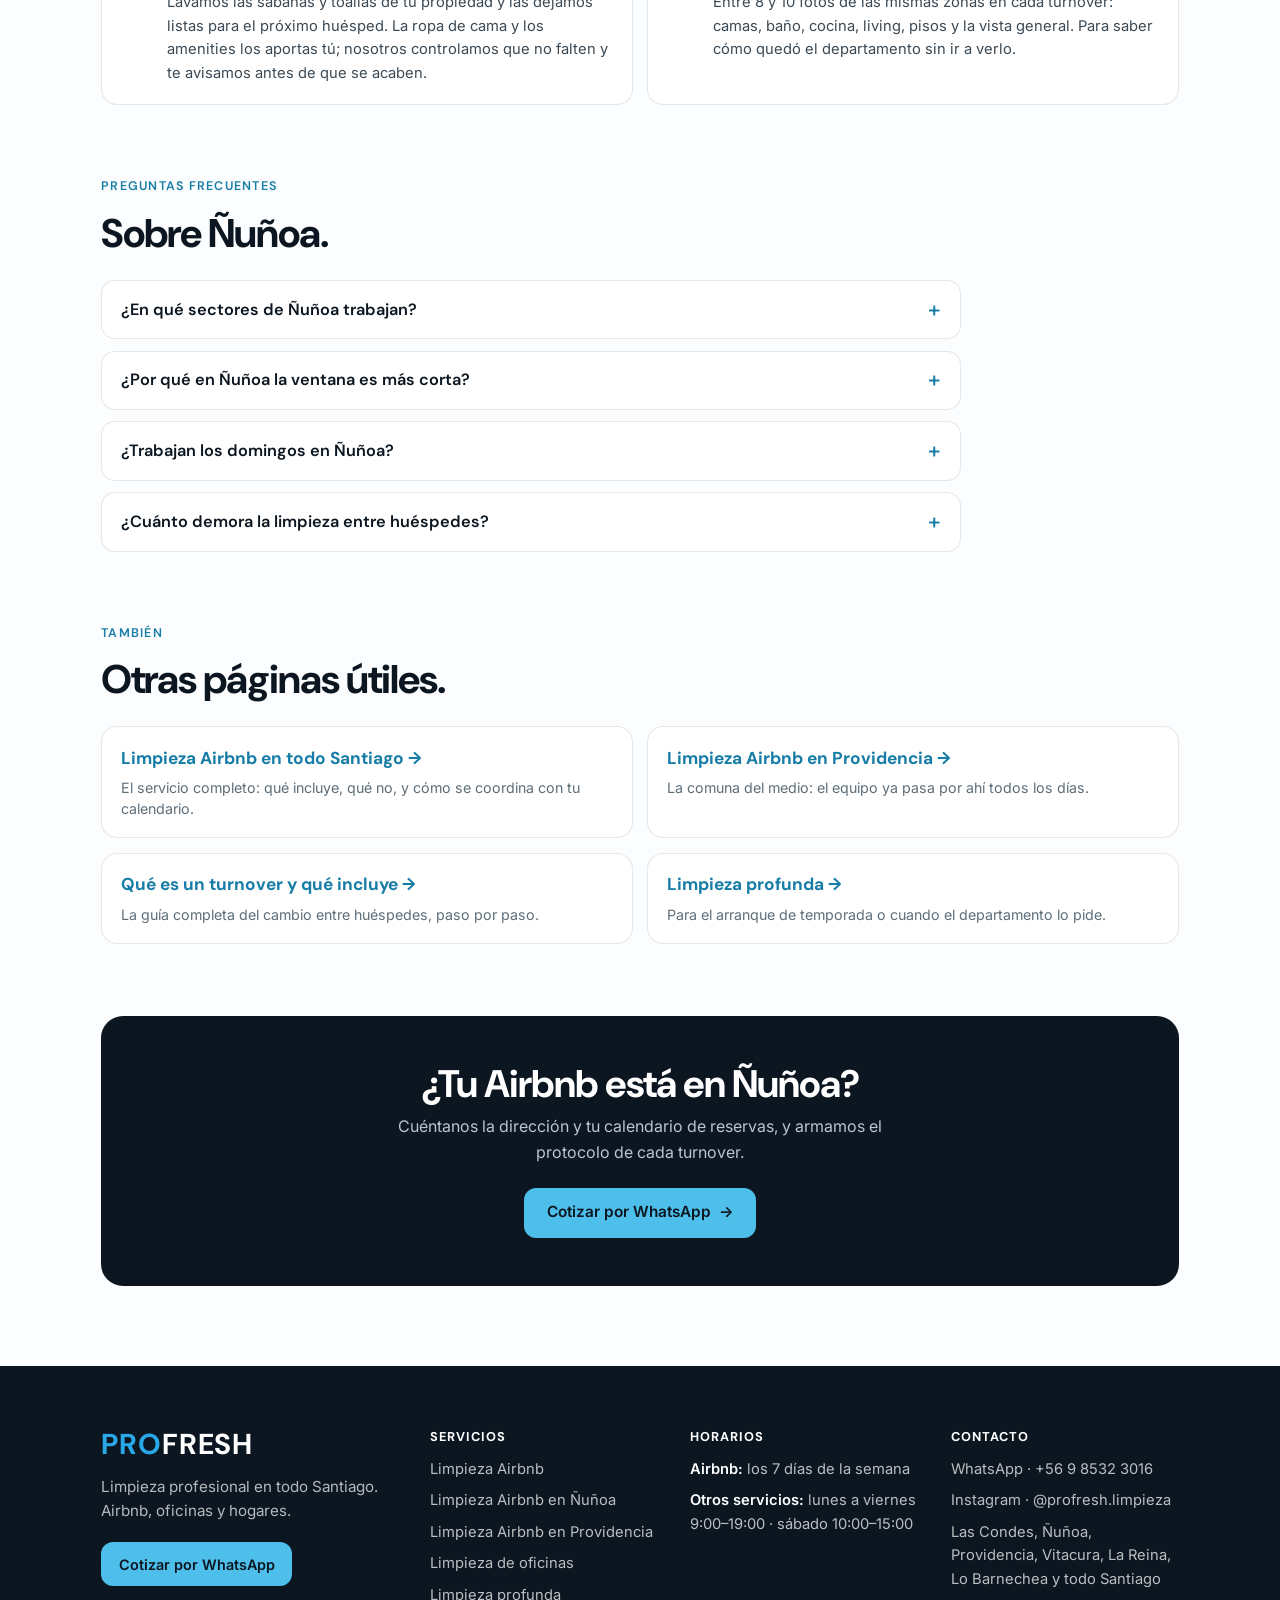
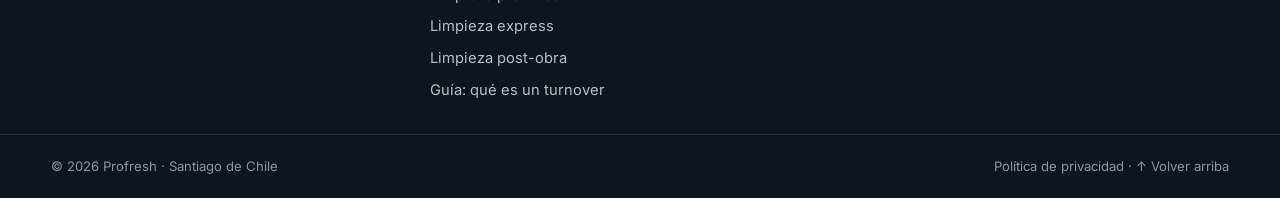
==== commit dfcb70f3: "Las tarjetas de Airbnb y oficinas se tocan enteras Ir a la pagina del servicio era un texto de 0,85 " ====
--- a/limpieza-airbnb-nunoa.html
+++ b/limpieza-airbnb-nunoa.html
@@ -30,7 +30,7 @@
 <link rel="preconnect" href="https://fonts.gstatic.com" crossorigin>
 <link rel="stylesheet" href="https://fonts.googleapis.com/css2?family=DM+Sans:opsz,wght@9..40,500;9..40,600;9..40,700&family=Inter:wght@400;500;600&display=swap">
 
-<link rel="stylesheet" href="styles.css?v=20260925a" />
+<link rel="stylesheet" href="styles.css?v=20260925b" />
 
 <script type="application/ld+json">
 {
@@ -184,7 +184,7 @@
   </div>
   <div class="comuna-grid">
     <a class="comuna-card reveal" data-reveal href="/limpieza-airbnb"><b>Limpieza Airbnb en todo Santiago</b><span>El servicio completo: qué incluye, qué no, y cómo se coordina con tu calendario.</span></a>
-    <a class="comuna-card reveal" data-reveal href="/limpieza-airbnb-las-condes"><b>Limpieza Airbnb en Las Condes</b><span>La comuna donde más trabajamos, con más de 20 departamentos.</span></a>
+    <a class="comuna-card reveal" data-reveal href="/limpieza-airbnb-providencia"><b>Limpieza Airbnb en Providencia</b><span>La comuna del medio: el equipo ya pasa por ahí todos los días.</span></a>
     <a class="comuna-card reveal" data-reveal href="/que-es-un-turnover-airbnb"><b>Qué es un turnover y qué incluye</b><span>La guía completa del cambio entre huéspedes, paso por paso.</span></a>
     <a class="comuna-card reveal" data-reveal href="/limpieza-profunda"><b>Limpieza profunda</b><span>Para el arranque de temporada o cuando el departamento lo pide.</span></a>
   </div>
@@ -209,8 +209,8 @@
       <h4>Servicios</h4>
       <ul class="footer-links">
         <li><a href="/limpieza-airbnb">Limpieza Airbnb</a></li>
-        <li><a href="/limpieza-airbnb-las-condes">Limpieza Airbnb en Las Condes</a></li>
         <li><a href="/limpieza-airbnb-nunoa">Limpieza Airbnb en Ñuñoa</a></li>
+        <li><a href="/limpieza-airbnb-providencia">Limpieza Airbnb en Providencia</a></li>
         <li><a href="/limpieza-oficinas">Limpieza de oficinas</a></li>
         <li><a href="/limpieza-profunda">Limpieza profunda</a></li>
         <li><a href="/limpieza-express">Limpieza express</a></li>
--- a/styles.css
+++ b/styles.css
@@ -167,7 +167,8 @@
 /* 10. PARA QUIÉN ----------------------------------------------- */
 .paths { display: grid; gap: 1.1rem; grid-template-columns: 1fr; margin-top: 1.8rem; }
 @media (min-width: 860px) { .paths { grid-template-columns: 1fr 1fr; } }
-.path { border: 1px solid var(--line); border-radius: 18px; overflow: hidden; background: var(--bg-2); display: flex; flex-direction: column; }
+.path { position: relative; border: 1px solid var(--line); border-radius: 18px; overflow: hidden; background: var(--bg-2); display: flex; flex-direction: column; transition: border-color .2s; }
+.path:hover { border-color: var(--accent-deep); }
 .path img { width: 100%; aspect-ratio: 16/8; object-fit: cover; }
 .path-body { padding: 1.4rem 1.4rem 1.5rem; display: flex; flex-direction: column; gap: .7rem; flex: 1; }
 .path h3 { font-size: 1.35rem; }
@@ -175,7 +176,14 @@
 .path ul { display: grid; gap: .4rem; margin: .2rem 0 .5rem; font-size: .93rem; }
 .path li { position: relative; padding-left: 1.2rem; }
 .path li::before { content: ""; position: absolute; left: 0; top: .55em; width: 8px; height: 8px; border-radius: 50%; background: var(--accent); }
-.path .btn { align-self: flex-start; margin-top: auto; }
+/* El titulo es el link de la tarjeta y su ::after la cubre entera: se toca
+   donde sea y lleva a la pagina del servicio. No se envuelve la tarjeta en un
+   <a> porque adentro hay otros enlaces, y un <a> dentro de otro no es valido.
+   Los que van encima (los botones y los links de abajo) suben con z-index. */
+.path-titulo::after { content: ""; position: absolute; inset: 0; z-index: 1; }
+.path:hover .path-titulo { color: var(--accent-deep); }
+.path-acciones { margin-top: auto; padding-top: .3rem; display: flex; flex-wrap: wrap; gap: .6rem; }
+.path-acciones .btn { position: relative; z-index: 2; flex: 1 1 12rem; }
 .more { display: grid; gap: .9rem; grid-template-columns: 1fr; margin-top: 1rem; }
 @media (min-width: 640px) { .more { grid-template-columns: repeat(3, 1fr); } }
 .more a { border: 1px solid var(--line); border-radius: 14px; padding: 1.1rem 1.15rem 1rem; background: var(--bg-2); transition: border-color .2s; }
@@ -312,5 +320,6 @@
 .comuna-card b::after { content: " \2192"; }
 .comuna-card span { display: block; margin-top: .3rem; color: var(--ink-3); font-size: .89rem; line-height: 1.5; }
 
-.path-links { margin-top: .9rem; font-size: .85rem; color: var(--ink-3); line-height: 1.7; }
-.path-links a { color: var(--accent-deep); font-weight: 500; }
+.path-links { margin-top: .9rem; display: flex; flex-wrap: wrap; gap: .5rem; }
+.path-links a { position: relative; z-index: 2; display: inline-flex; align-items: center; min-height: 44px; padding: .4rem .9rem; border: 1px solid var(--line); border-radius: 999px; font-size: .85rem; font-weight: 500; color: var(--accent-deep); transition: border-color .2s; }
+.path-links a:hover { border-color: var(--accent-deep); }
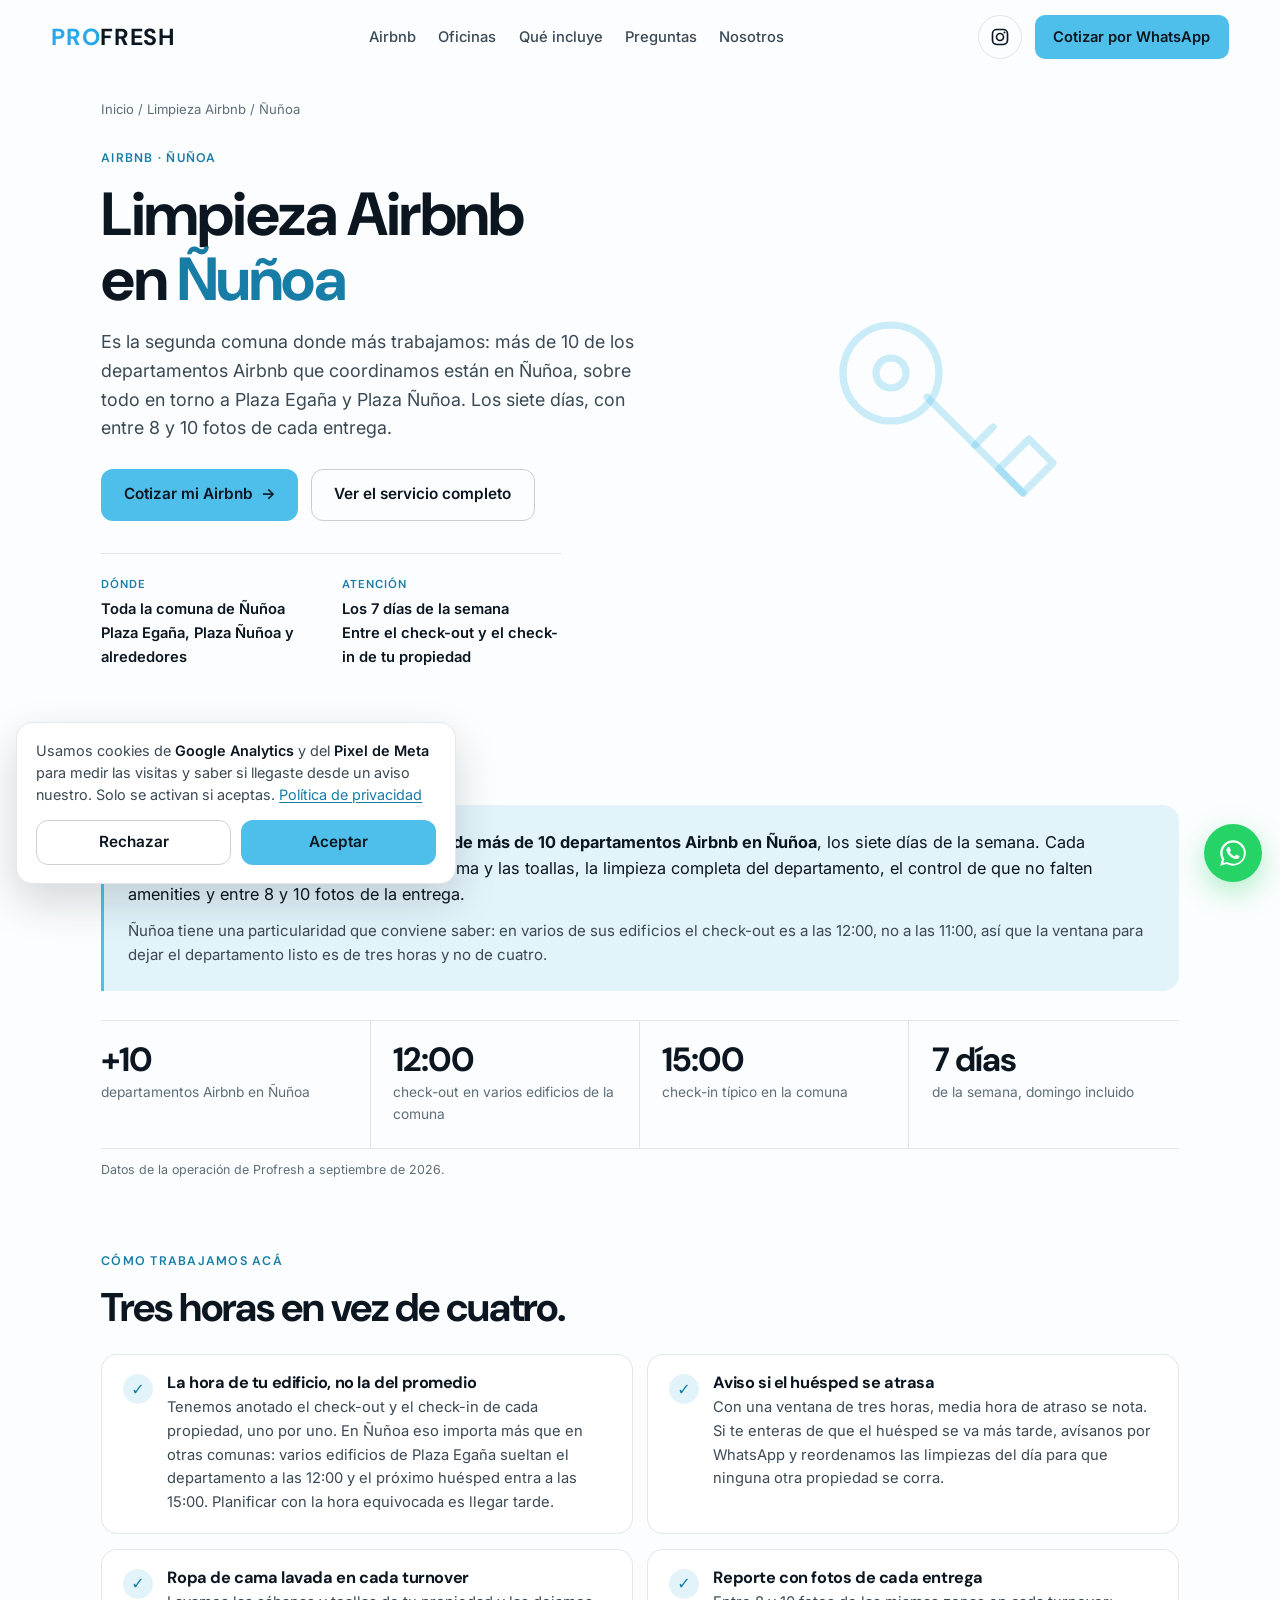
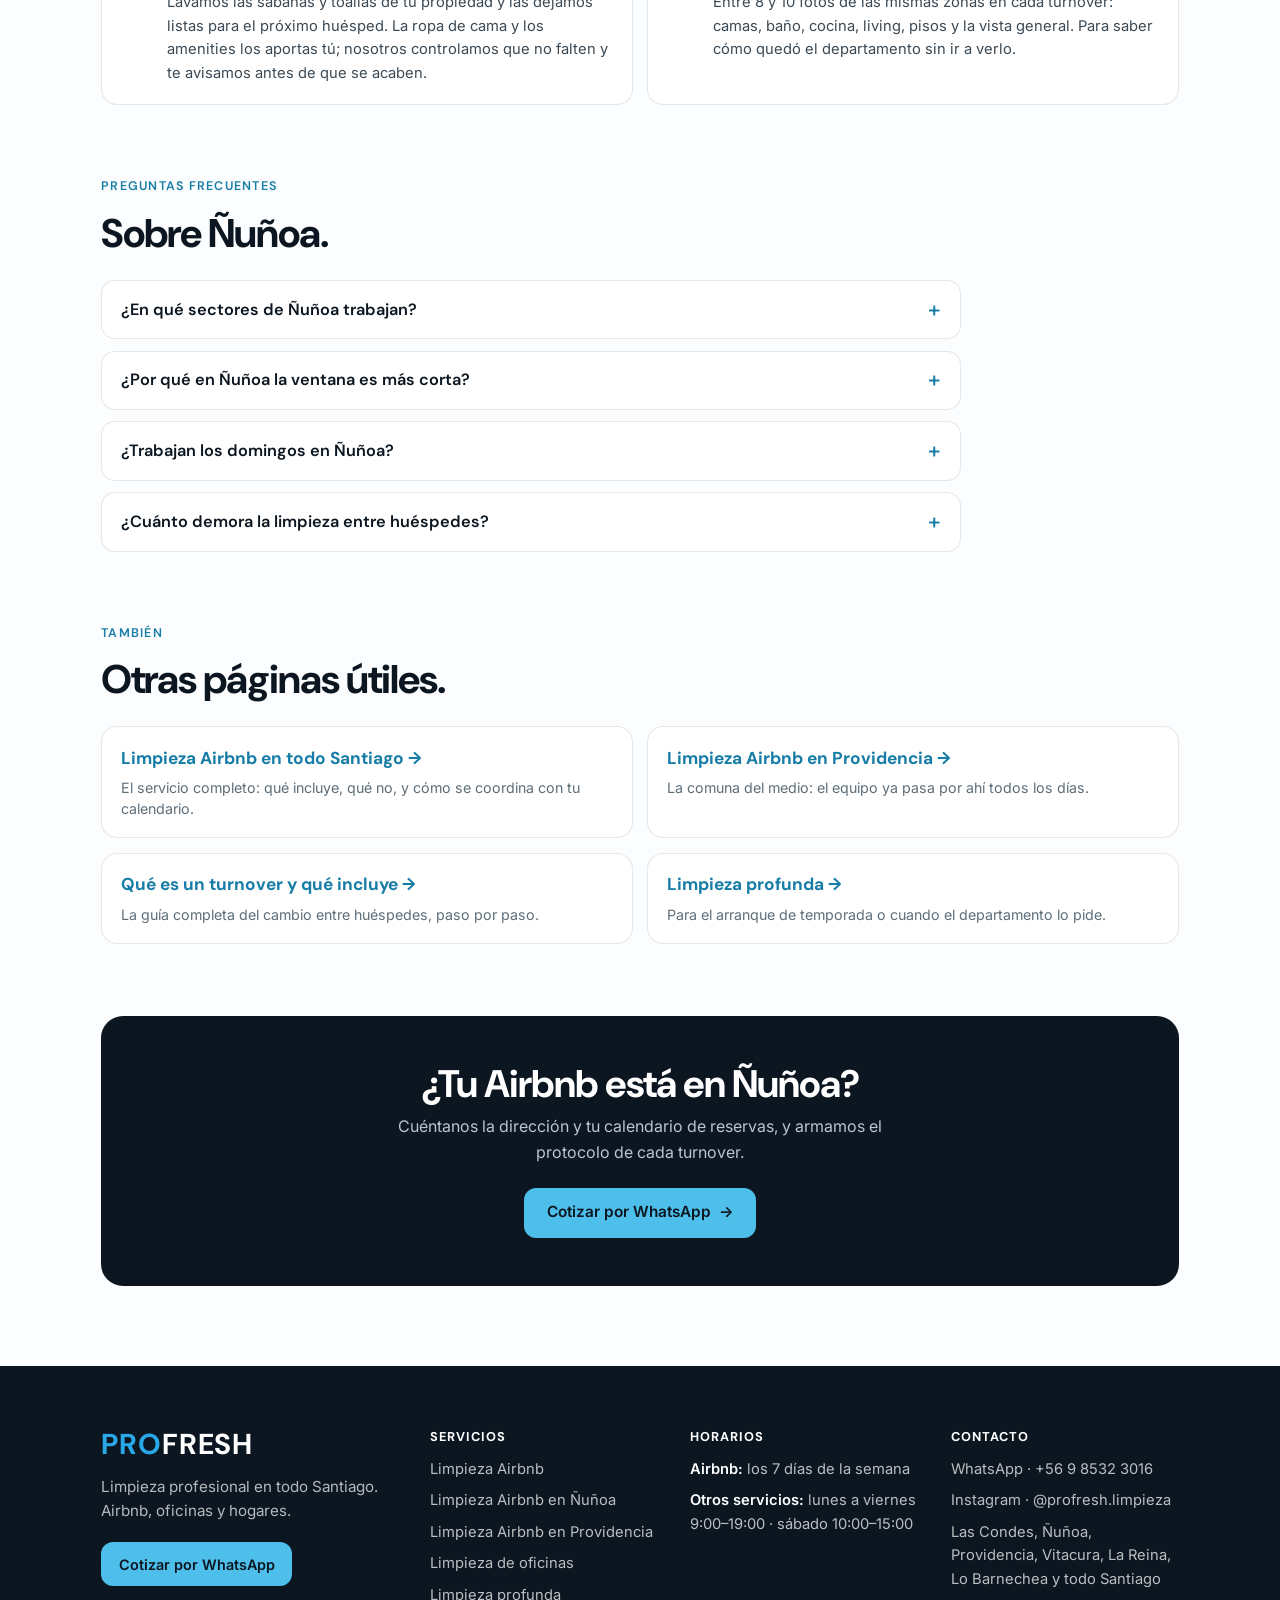
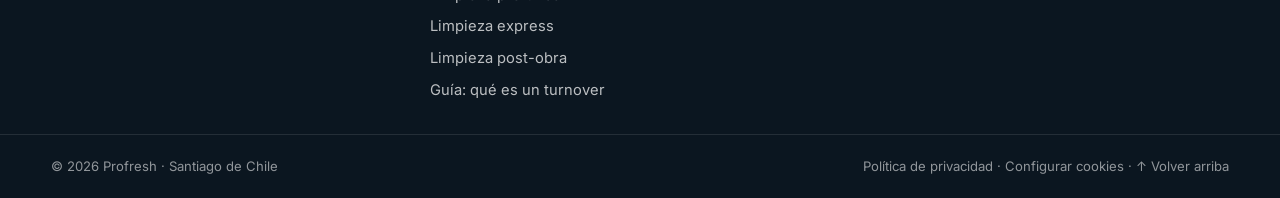
==== commit dac037b6: "Aviso de cookies, cabeceras de seguridad y /api/capi solo desde el sitio Para la Ley 21.719 (vigente" ====
--- a/limpieza-airbnb-nunoa.html
+++ b/limpieza-airbnb-nunoa.html
@@ -30,7 +30,7 @@
 <link rel="preconnect" href="https://fonts.gstatic.com" crossorigin>
 <link rel="stylesheet" href="https://fonts.googleapis.com/css2?family=DM+Sans:opsz,wght@9..40,500;9..40,600;9..40,700&family=Inter:wght@400;500;600&display=swap">
 
-<link rel="stylesheet" href="styles.css?v=20260925b" />
+<link rel="stylesheet" href="styles.css?v=20261019a" />
 
 <script type="application/ld+json">
 {
@@ -236,12 +236,13 @@
   </div>
   <div class="footer-legal">
     <span>© 2026 Profresh · Santiago de Chile</span>
-    <span><a href="/privacidad">Política de privacidad</a> · <a href="#top">↑ Volver arriba</a></span>
+    <span><a href="/privacidad">Política de privacidad</a> · <a href="/privacidad#cookies" data-cookies-config>Configurar cookies</a> · <a href="#top">↑ Volver arriba</a></span>
   </div>
 </footer>
 
 <script defer src="main.js?v=20260910c"></script>
-<script defer src="lib/analytics.js?v=20260819b"></script>
-<script defer src="lib/meta-pixel.js?v=20260827a"></script>
+<script defer src="lib/consentimiento.js?v=20261019a"></script>
+<script defer src="lib/analytics.js?v=20261019a"></script>
+<script defer src="lib/meta-pixel.js?v=20261019a"></script>
 </body>
 </html>
--- a/styles.css
+++ b/styles.css
@@ -323,3 +323,22 @@
 .path-links { margin-top: .9rem; display: flex; flex-wrap: wrap; gap: .5rem; }
 .path-links a { position: relative; z-index: 2; display: inline-flex; align-items: center; min-height: 44px; padding: .4rem .9rem; border: 1px solid var(--line); border-radius: 999px; font-size: .85rem; font-weight: 500; color: var(--accent-deep); transition: border-color .2s; }
 .path-links a:hover { border-color: var(--accent-deep); }
+
+.comuna-grid-separada { margin-top: 1.4rem; }
+
+/* 19. AVISO DE COOKIES -----------------------------------------
+   Lo crea lib/consentimiento.js. Aceptar y Rechazar van del mismo
+   tamaño: rechazar no puede costar más que aceptar. */
+.cookies {
+  position: fixed; left: 16px; right: 16px; bottom: 16px; z-index: 960;
+  display: grid; gap: .9rem;
+  max-width: 440px; padding: 1.1rem 1.2rem;
+  background: var(--bg-2); color: var(--ink);
+  border: 1px solid var(--line); border-radius: var(--radius);
+  box-shadow: 0 18px 44px rgba(11,22,32,.16);
+}
+.cookies-texto { font-size: .9rem; line-height: 1.5; color: var(--ink-2); }
+.cookies-texto strong { color: var(--ink); font-weight: 600; }
+.cookies-texto a { color: var(--accent-deep); text-decoration: underline; text-underline-offset: 2px; }
+.cookies-botones { display: grid; grid-template-columns: 1fr 1fr; gap: .6rem; }
+.cookies-botones .btn { min-height: 44px; padding: .6rem 1rem; }
